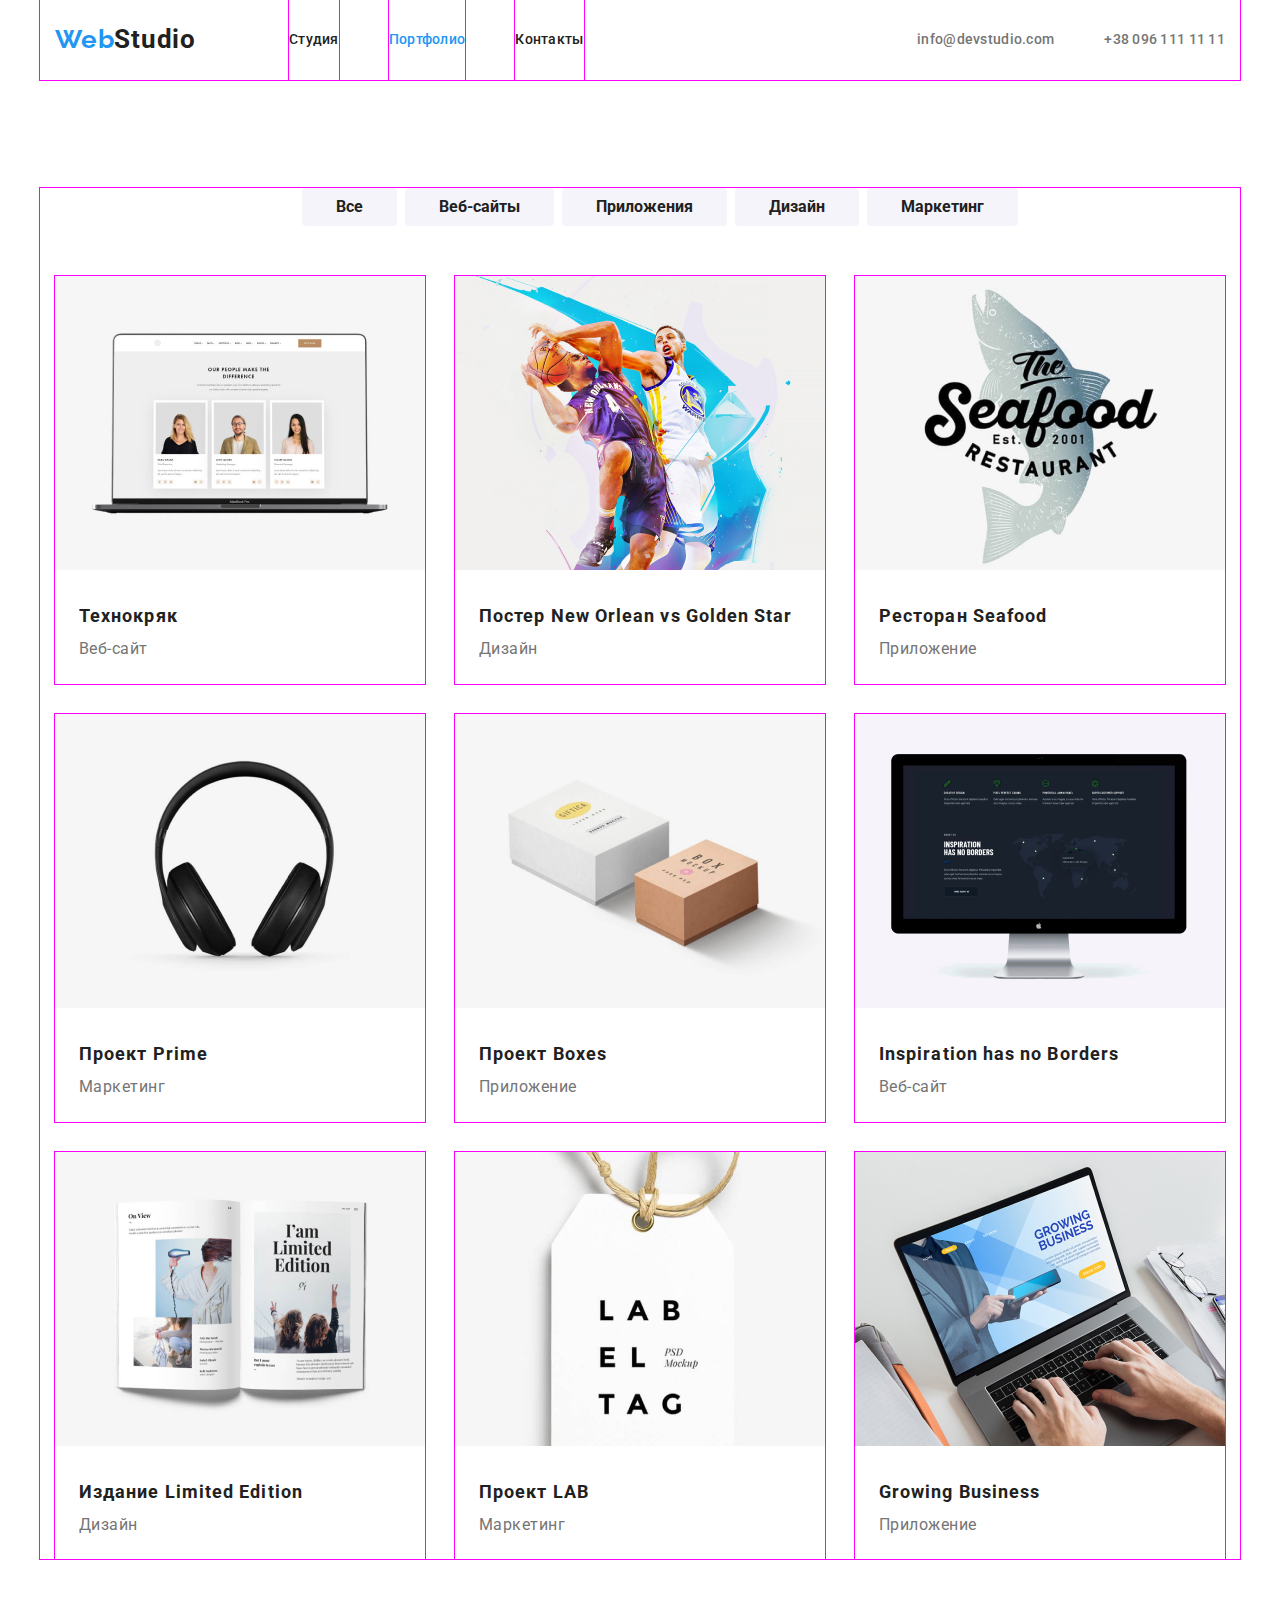
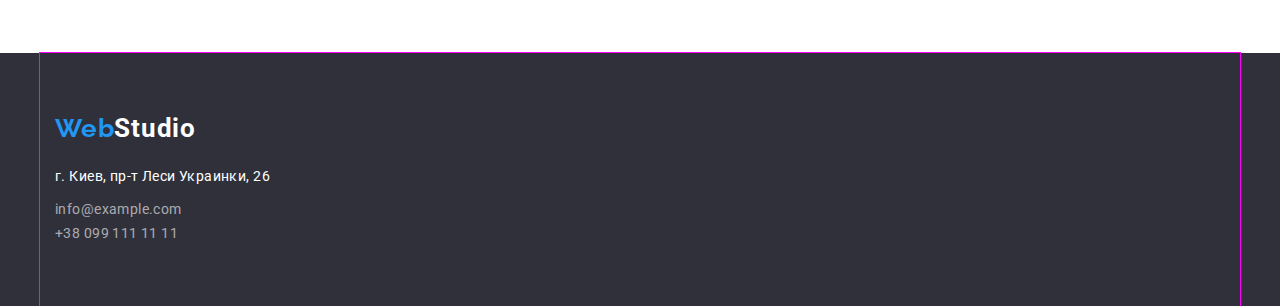
==== portfolio.html @ 82cb5e8c "Добавляет файлы из предыдущей работы" ====
<!DOCTYPE html>
<html lang="ru">
  <head>
    <meta charset="UTF-8" />
    <meta name="viewport" content="width=device-width, initial-scale=1.0" />
    <title>Portfolio</title>
    <link
      href="https://fonts.googleapis.com/css2?family=Raleway:wght@700&family=Roboto:wght@400;500;700;900&display=swap"
      rel="stylesheet"
    />
    <link
      rel="stylesheet"
      href="https://cdnjs.cloudflare.com/ajax/libs/modern-normalize/1.0.0/modern-normalize.min.css"
    />
    <link rel="stylesheet" href="./css/styles.css" />
  </head>
  <body>
    <header>
      <div class="container main-nav">
        <nav class="main-nav">
          <a href="./index.html" class="link"
            ><span class="logo">Web</span
            ><span class="logo-header">Studio</span>
          </a>
          <ul class="site-nav list">
            <li class="item"><a href="./index.html" class="link">Студия</a></li>
            <li class="item">
              <a href="./portfolio.html" class="link current">Портфолио</a>
            </li>
            <li class="item"><a href="" class="link">Контакты</a></li>
          </ul>
        </nav>
        <ul class="contacts-header list">
          <li class="item">
            <a href="mailto:info@devstudio.com" class="link"
              >info@devstudio.com
            </a>
          </li>
          <li class="item">
            <a href="tel:+380961111111" class="link">+38 096 111 11 11 </a>
          </li>
        </ul>
      </div>
    </header>

    <main>
      <section class="section">
        <div class="container">
          <h1 class="visually-hidden">Наши работы</h1>
          <ul class="our-works-filter">
            <button type="button" class="button">Все</button>
            <button type="button" class="button">Веб-сайты</button>
            <button type="button" class="button">Приложения</button>
            <button type="button" class="button">Дизайн</button>
            <button type="button" class="button">Маркетинг</button>
          </ul>
          <ul class="list our-works-set">
            <li class="our-works-item">
              <a href="" class="link"
                ><img src="./images/технокряк.jpg" alt="страница сайта" />
                <h2 class="work-title">Технокряк</h2>
                <p class="work-description">Веб-сайт</p>
              </a>
            </li>
            <li class="our-works-item">
              <a href="" class="link"
                ><img src="./images/постер.jpg" alt="постер со спорстменами" />
                <h2 class="work-title">Постер New Orlean vs Golden Star</h2>
                <p class="work-description">Дизайн</p>
              </a>
            </li>
            <li class="our-works-item">
              <a href="" class="link"
                ><img src="./images/ресторан.jpg" alt="ресторан" />
                <h2 class="work-title">Ресторан Seafood</h2>
                <p class="work-description">Приложение</p>
              </a>
            </li>
            <li class="our-works-item">
              <a href="" class="link"
                ><img src="./images/prime.jpg" alt="наушники" />
                <h2 class="work-title">Проект Prime</h2>
                <p class="work-description">Маркетинг</p>
              </a>
            </li>
            <li class="our-works-item">
              <a href="" class="link"
                ><img src="./images/boxes.jpg" alt="две коробки" />
                <h2 class="work-title">Проект Boxes</h2>
                <p class="work-description">Приложение</p>
              </a>
            </li>
            <li class="our-works-item">
              <a href="" class="link"
                ><img
                  src="./images/inspiration.jpg"
                  alt="заглавная страница сайта"
                />
                <h2 class="work-title">Inspiration has no Borders</h2>
                <p class="work-description">Веб-сайт</p>
              </a>
            </li>
            <li class="our-works-item">
              <a href="" class="link">
                <img src="./images/limited.jpg" alt="разворот журнала" />
                <h2 class="work-title">Издание Limited Edition</h2>
                <p class="work-description">Дизайн</p>
              </a>
            </li>
            <li class="our-works-item">
              <a href="" class="link"
                ><img src="./images/lab.jpg" alt="бирка" />
                <h2 class="work-title">Проект LAB</h2>
                <p class="work-description">Маркетинг</p>
              </a>
            </li>
            <li class="our-works-item">
              <a href="" class="link"
                ><img src="./images/business.jpg" alt="открытый ноутбук" />
                <h2 class="work-title">Growing Business</h2>
                <p class="work-description">Приложение</p>
              </a>
            </li>
          </ul>
        </div>
      </section>
    </main>
    <footer class="page-footer">
      <div class="container">
        <div class="footer-element">
          <a href="./index.html" class="link">
            <span class="logo">Web</span><span class="logo-footer">Studio</span>
          </a>
          <address class="address-override">
            <p class="post">г. Киев, пр-т Леси Украинки, 26</p>
            <a href="mailto:info@devstudio.com" class="contacts-footer link"
              >info@example.com
            </a>
            <a href="tel:+380991111111" class="contacts-footer link"
              >+38 099 111 11 11
            </a>
          </address>
        </div>
      </div>
    </footer>
  </body>
</html>
---- css/styles.css ----
/* цвет основного текста #757575 */
/* вторичный цвет текста #212121 */
/* акцент #2196F3 */
/* белый цвет #FFFFFF */
/* цвет текста почты и телефона в подвале rgba(255, 255, 255, 0.6) */
/* вторичный цвет фона #F5F4FA*/

:root {
  --primary-text-color: #757575;
  --title-text-color: #212121;
  --accent-color: #2196f3;
  --primary-white-color: #ffffff;
  --dark-bg-color: #2f303a;
  --secondary-bg-color: #f5f4fa;
  --contacts-footer-text-color: rgba(255, 255, 255, 0.6);
}

.container {
  width: 1200px;
  padding-left: 15px;
  padding-right: 15px;
  margin-left: auto;
  margin-right: auto;

  outline: solid 1px magenta;
}

.secondary-container {
  width: 1200px;
  padding-left: 15px;
  padding-right: 15px;
  margin-left: auto;
  margin-right: auto;

  background-color: var(--secondary-bg-color);

  outline: solid 1px magenta;
}

body {
  background-color: var(--primary-white-color);
  color: var(--primary-text-color);
  font-family: Roboto, sans-serif;
  font-size: 14px;
  line-height: 1.71;
  letter-spacing: 0.03em;
}
.list {
  padding: 0;
  margin: 0;
  list-style-type: none;
}
.link {
  text-decoration: none;
}

.logo {
  color: var(--accent-color);
  font-family: Raleway, sans-serif;
  font-weight: bold;
  font-size: 26px;
  line-height: 1.2;
  letter-spacing: 0.03em;
}
.logo-header {
  color: var(--title-text-color);
  font-weight: bold;
  font-size: 26px;
  line-height: 1.2;
  letter-spacing: 0.03em;
}

.main-nav {
  display: flex;
  align-items: center;
}

/* Site-nav */

.site-nav {
  display: flex;
  margin-left: 93px;
}
.site-nav .item {
  outline: 1px solid magenta;
}

.site-nav .item:not(:last-child) {
  margin-right: 50px;
}
.site-nav .link {
  display: block;
  padding-top: 32px;
  padding-bottom: 32px;

  color: var(--title-text-color);
  font-weight: 500;
  font-size: 14px;
  line-height: 1.14;
  letter-spacing: 0.02em;
}

.site-nav .link:hover,
.site-nav .link:focus {
  color: var(--accent-color);
}
.site-nav .link.current {
  color: var(--accent-color);
}
/*  Contacts */
.contacts-header {
  display: flex;
  margin-left: auto;
}

.contacts-header .item + .item {
  margin-left: 50px;
}
.contacts-header .link {
  color: var(--primary-text-color);
  font-weight: 500;
  font-size: 14px;
  line-height: 1.14;
  letter-spacing: 0.02em;
}

.contacts-header .link:hover,
.contacts-header .link:focus {
  color: var(--accent-color);
}

.button {
  border-radius: 4px;
  padding: 10px 32px;
  min-width: 73px;
  min-height: 38px;
  text-decoration: none;
  text-align: center;
  border-color: transparent;

  color: var(--title-text-color);
  background-color: var(--secondary-bg-color);
  font-weight: 700;
  font-size: 16px;
  line-height: 1.88px;
}

.button:hover {
  background-color: var(--accent-color);
  color: var(--primary-white-color);
}

/* Hero */
.hero {
  text-align: center;

  background-color: var(--dark-bg-color);
}
.hero-content {
  display: inline-block;
  width: 696px;
  border: 0px;
  margin: 0px;
  padding-top: 200px;
  padding-bottom: 200px;
}

.hero-title {
  margin-top: 0px;
  margin-bottom: 30px;
  color: var(--primary-white-color);
  font-weight: 900;
  font-size: 44px;
  line-height: 1.36;
  letter-spacing: 0.06em;
}

.visually-hidden {
  position: absolute;
  width: 1px;
  height: 1px;
  margin: -1px;
  border: 0;
  padding: 0;
  clip: rect(0 0 0 0);
  overflow: hidden;
}

/* Section */

.section-title {
  margin-top: 0;
  margin-bottom: 50px;
  color: var(--title-text-color);
  font-weight: 700;
  font-size: 36px;
  line-height: 1.17;
  text-align: center;
  letter-spacing: 0.03em;
}

.section {
  padding-top: 94px;
  padding-bottom: 94px;
}

.no-padding-bottom {
  padding-bottom: 0px;
}

/* Features */
.features {
  display: flex;
  flex-wrap: wrap;
}

.features-item {
  width: calc((100% - 90px) / 4);
  margin-right: 30px;
  margin-bottom: 0px;
  outline: 1px solid magenta;
}
.features-item:nth-child(4n) {
  margin-right: 0px;
}

.features-item:nth-last-child(-n + 4) {
  margin-bottom: 0px;
}

.features-title {
  margin-top: 0px;
  margin-bottom: 10px;
  color: var(--title-text-color);
  font-weight: 700;
  font-size: 14px;
  line-height: 1.14;
  letter-spacing: 0.03em;
  text-transform: uppercase;
}

.features p {
  margin-top: 0;
  margin-bottom: 0px;
}

/* Areas of work */
.areas {
  display: flex;
  flex-wrap: wrap;
}

.areas-item {
  width: calc((100% - 60px) / 3);
  margin-right: 30px;
  margin-bottom: 0px;
}

.areas-item:nth-child(3n) {
  margin-right: 0px;
}

.areas-item:nth-last-child(-n + 3) {
  margin-bottom: 0px;
}

.areas .title {
  color: var(--title-text-color);
}

.team-set .title {
  color: var(--title-text-color);
  font-weight: 500;
  font-size: 16px;
  line-height: 1.19;
  text-align: center;
  letter-spacing: 0.03em;
}

.team-set {
  display: flex;
  flex-wrap: wrap;

  font-size: 16px;
  line-height: 1.19;
  text-align: center;
  letter-spacing: 0.03em;
}

.team-item {
  width: calc((100% - 90px) / 4);
  margin-right: 30px;
  margin-bottom: 30px;
}

.team-item:nth-child(4n) {
  margin-right: 0px;
}

.team-item:nth-last-child(-n + 4) {
  margin-bottom: 0px;
}

.team-set p {
  margin-top: 0px;
  margin-bottom: 0px;
}

.our-works-filter {
  display: flex;
  justify-content: center;
  margin-bottom: 50px;
}
.our-works-filter .button + .button {
  margin-left: 8px;
}

.work-title {
  margin: 0;
  padding-top: 20px;
  padding-left: 24px;
  color: var(--title-text-color);
  font-weight: 700;
  font-size: 18px;
  line-height: 2;
  letter-spacing: 0.06em;
}
.work-description {
  margin: 0;
  padding-bottom: 20px;
  padding-left: 24px;
  color: var(--primary-text-color);
  font-size: 16px;
  line-height: 1.87;
  letter-spacing: 0.03em;
}

.our-works-set {
  display: flex;
  flex-wrap: wrap;
}
.our-works-item {
  width: calc((100% - 60px) / 3);
  margin-right: 30px;
  margin-bottom: 30px;
  outline: 1px solid magenta;
}
.our-works-item:nth-child(3n) {
  margin-right: 0px;
}

.our-works-item:nth-last-child(-n + 3) {
  margin-bottom: 0px;
}
.page-footer {
  background-color: var(--dark-bg-color);
}
.logo-footer {
  color: var(--primary-white-color);
  font-weight: bold;
  font-size: 26px;
  line-height: 1.2;
  letter-spacing: 0.03em;
}

.contacts-footer {
  display: block;
  color: var(--contacts-footer-text-color);
}

.post {
  margin-top: 20px;
  margin-bottom: 9px;
  color: var(--primary-white-color);
}

.address-override {
  font-style: normal;
  font-size: 14px;
  line-height: 1.71;
  letter-spacing: 0.03em;
}

.page-footer .container {
  display: flex;
  flex-wrap: wrap;
}

.footer-element {
  width: calc((100% - 90px) / 4);
  margin-right: 30px;
  padding-top: 60px;
  padding-bottom: 60px;
}

.footer-element:nth-child(4n) {
  margin-right: 0px;
}

.footer-element:nth-last-child(-n + 4) {
  margin-bottom: 0px;
}
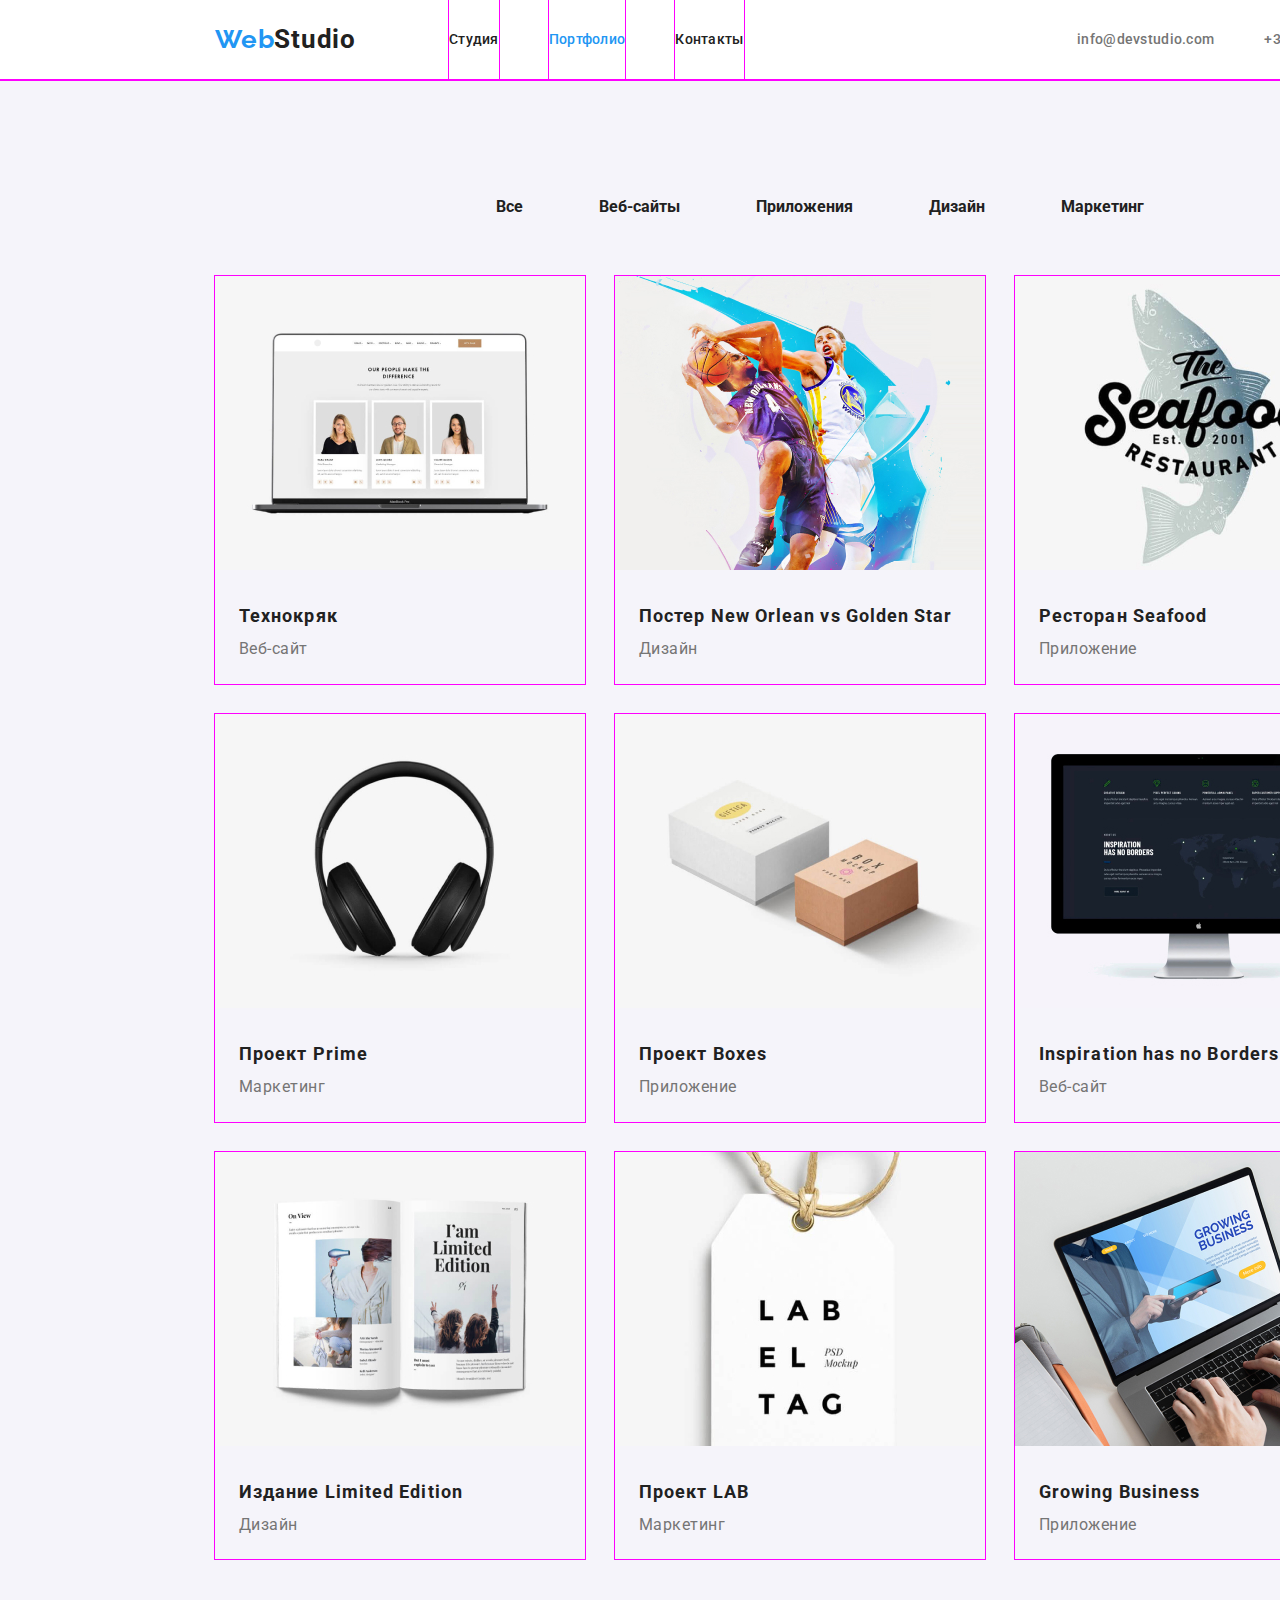
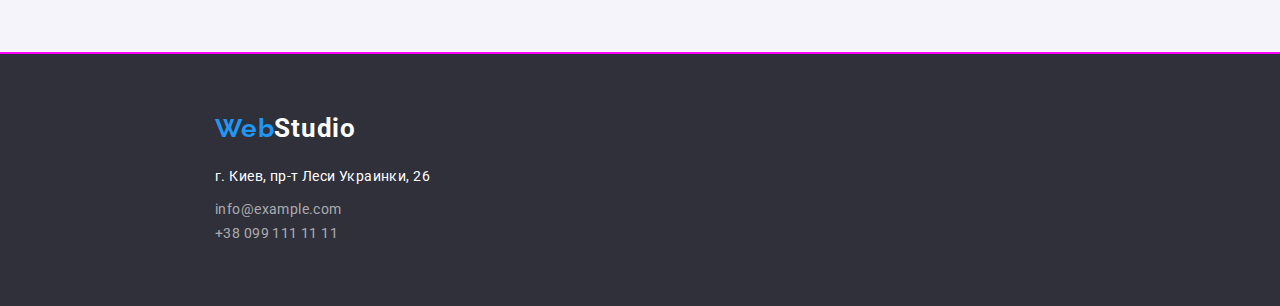
==== commit 29c5fc19: "Добавляет новую секцию, новый элемнт в футер; исправляет фон, классы" ====
--- a/portfolio.html
+++ b/portfolio.html
@@ -44,8 +44,8 @@
     </header>
 
     <main>
-      <section class="section">
-        <div class="container">
+      <div class="secondary-container">
+        <section class="section">
           <h1 class="visually-hidden">Наши работы</h1>
           <ul class="our-works-filter">
             <button type="button" class="button">Все</button>
@@ -122,8 +122,8 @@
               </a>
             </li>
           </ul>
-        </div>
-      </section>
+        </section>
+      </div>
     </main>
     <footer class="page-footer">
       <div class="container">
--- a/css/styles.css
+++ b/css/styles.css
@@ -16,19 +16,32 @@
 }
 
 .container {
-  width: 1200px;
-  padding-left: 15px;
-  padding-right: 15px;
+  width: 1600px;
+  padding-left: 215px;
+  padding-right: 215px;
   margin-left: auto;
   margin-right: auto;
 
   outline: solid 1px magenta;
 }
-
+.title {
+  margin-top: 0px;
+  margin-bottom: 10px;
+  color: var(--title-text-color);
+  font-weight: 700;
+  font-size: 14px;
+  line-height: 1.14;
+  letter-spacing: 0.03em;
+  text-transform: uppercase;
+}
+
+.white-cl {
+  color: var(--primary-white-color);
+}
 .secondary-container {
-  width: 1200px;
-  padding-left: 15px;
-  padding-right: 15px;
+  width: 1600px;
+  padding-left: 215px;
+  padding-right: 215px;
   margin-left: auto;
   margin-right: auto;
 
@@ -173,6 +186,7 @@
   font-size: 44px;
   line-height: 1.36;
   letter-spacing: 0.06em;
+  text-transform: uppercase;
 }
 
 .visually-hidden {
@@ -228,17 +242,6 @@
   margin-bottom: 0px;
 }
 
-.features-title {
-  margin-top: 0px;
-  margin-bottom: 10px;
-  color: var(--title-text-color);
-  font-weight: 700;
-  font-size: 14px;
-  line-height: 1.14;
-  letter-spacing: 0.03em;
-  text-transform: uppercase;
-}
-
 .features p {
   margin-top: 0;
   margin-bottom: 0px;
@@ -264,41 +267,36 @@
   margin-bottom: 0px;
 }
 
-.areas .title {
-  color: var(--title-text-color);
-}
-
-.team-set .title {
+.team-set {
+  display: flex;
+  flex-wrap: wrap;
+
+  font-size: 16px;
+  line-height: 1.19;
+  text-align: center;
+  letter-spacing: 0.03em;
+}
+
+.team-item {
+  width: calc((100% - 90px) / 4);
+  margin-right: 30px;
+  margin-bottom: 30px;
+}
+
+.team-item:nth-child(4n) {
+  margin-right: 0px;
+}
+
+.team-item:nth-last-child(-n + 4) {
+  margin-bottom: 0px;
+}
+.team-title {
   color: var(--title-text-color);
   font-weight: 500;
   font-size: 16px;
   line-height: 1.19;
   text-align: center;
   letter-spacing: 0.03em;
-}
-
-.team-set {
-  display: flex;
-  flex-wrap: wrap;
-
-  font-size: 16px;
-  line-height: 1.19;
-  text-align: center;
-  letter-spacing: 0.03em;
-}
-
-.team-item {
-  width: calc((100% - 90px) / 4);
-  margin-right: 30px;
-  margin-bottom: 30px;
-}
-
-.team-item:nth-child(4n) {
-  margin-right: 0px;
-}
-
-.team-item:nth-last-child(-n + 4) {
-  margin-bottom: 0px;
 }
 
 .team-set p {
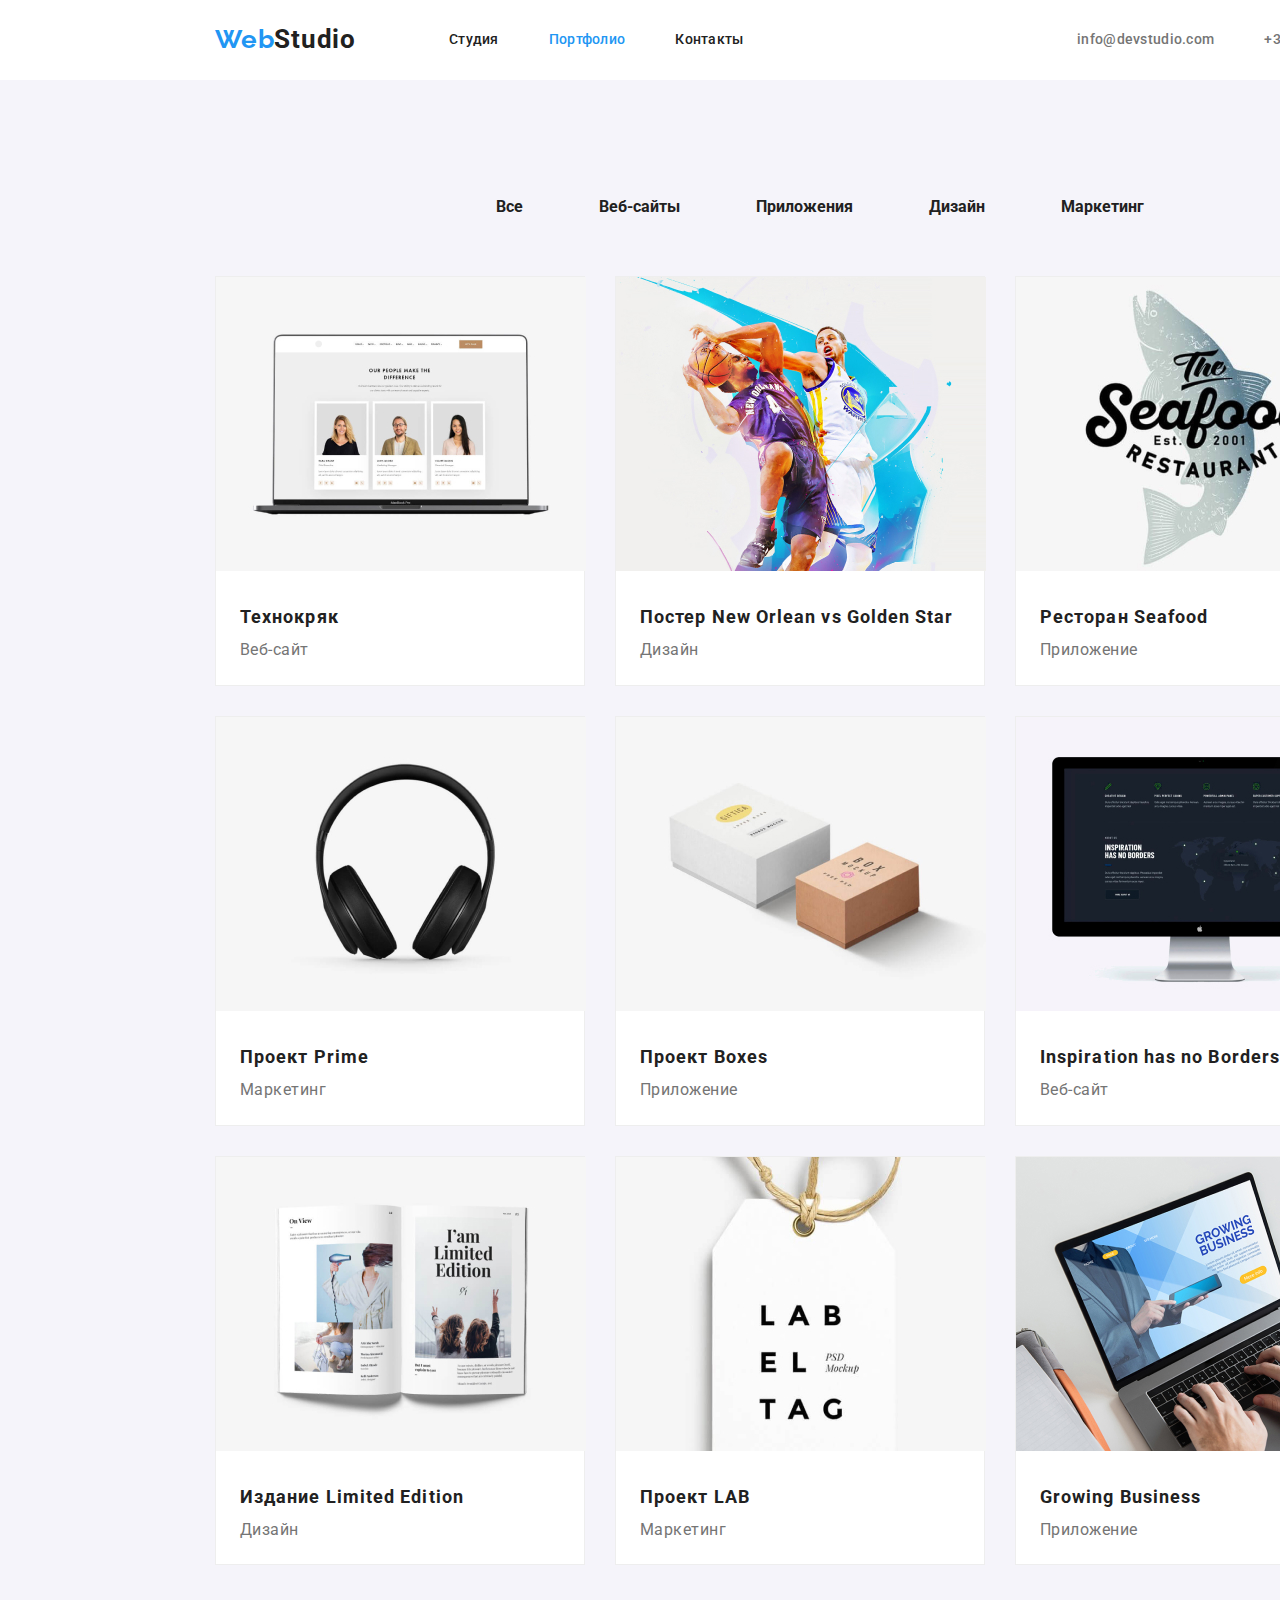
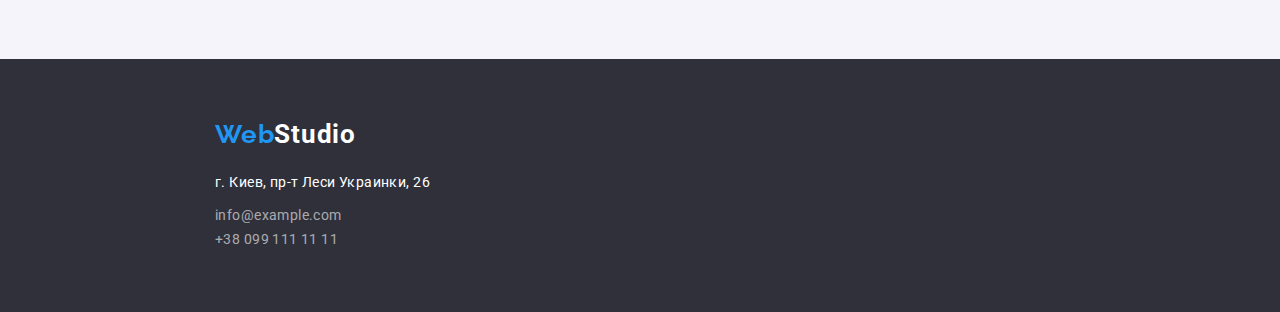
==== commit 248f0206: "доавляет оформление карточек" ====
--- a/portfolio.html
+++ b/portfolio.html
@@ -57,35 +57,41 @@
           <ul class="list our-works-set">
             <li class="our-works-item">
               <a href="" class="link"
-                ><img src="./images/технокряк.jpg" alt="страница сайта" />
+                ><img
+                  src="./images/works-set/технокряк.jpg"
+                  alt="страница сайта"
+                />
                 <h2 class="work-title">Технокряк</h2>
                 <p class="work-description">Веб-сайт</p>
               </a>
             </li>
             <li class="our-works-item">
               <a href="" class="link"
-                ><img src="./images/постер.jpg" alt="постер со спорстменами" />
+                ><img
+                  src="./images/works-set/постер.jpg"
+                  alt="постер со спорстменами"
+                />
                 <h2 class="work-title">Постер New Orlean vs Golden Star</h2>
                 <p class="work-description">Дизайн</p>
               </a>
             </li>
             <li class="our-works-item">
               <a href="" class="link"
-                ><img src="./images/ресторан.jpg" alt="ресторан" />
+                ><img src="./images/works-set/ресторан.jpg" alt="ресторан" />
                 <h2 class="work-title">Ресторан Seafood</h2>
                 <p class="work-description">Приложение</p>
               </a>
             </li>
             <li class="our-works-item">
               <a href="" class="link"
-                ><img src="./images/prime.jpg" alt="наушники" />
+                ><img src="./images/works-set/prime.jpg" alt="наушники" />
                 <h2 class="work-title">Проект Prime</h2>
                 <p class="work-description">Маркетинг</p>
               </a>
             </li>
             <li class="our-works-item">
               <a href="" class="link"
-                ><img src="./images/boxes.jpg" alt="две коробки" />
+                ><img src="./images/works-set/boxes.jpg" alt="две коробки" />
                 <h2 class="work-title">Проект Boxes</h2>
                 <p class="work-description">Приложение</p>
               </a>
@@ -93,7 +99,7 @@
             <li class="our-works-item">
               <a href="" class="link"
                 ><img
-                  src="./images/inspiration.jpg"
+                  src="./images/works-set/inspiration.jpg"
                   alt="заглавная страница сайта"
                 />
                 <h2 class="work-title">Inspiration has no Borders</h2>
@@ -102,21 +108,27 @@
             </li>
             <li class="our-works-item">
               <a href="" class="link">
-                <img src="./images/limited.jpg" alt="разворот журнала" />
+                <img
+                  src="./images/works-set/limited.jpg"
+                  alt="разворот журнала"
+                />
                 <h2 class="work-title">Издание Limited Edition</h2>
                 <p class="work-description">Дизайн</p>
               </a>
             </li>
             <li class="our-works-item">
               <a href="" class="link"
-                ><img src="./images/lab.jpg" alt="бирка" />
+                ><img src="./images/works-set/lab.jpg" alt="бирка" />
                 <h2 class="work-title">Проект LAB</h2>
                 <p class="work-description">Маркетинг</p>
               </a>
             </li>
             <li class="our-works-item">
               <a href="" class="link"
-                ><img src="./images/business.jpg" alt="открытый ноутбук" />
+                ><img
+                  src="./images/works-set/business.jpg"
+                  alt="открытый ноутбук"
+                />
                 <h2 class="work-title">Growing Business</h2>
                 <p class="work-description">Приложение</p>
               </a>
--- a/css/styles.css
+++ b/css/styles.css
@@ -21,8 +21,6 @@
   padding-right: 215px;
   margin-left: auto;
   margin-right: auto;
-
-  outline: solid 1px magenta;
 }
 .title {
   margin-top: 0px;
@@ -46,8 +44,6 @@
   margin-right: auto;
 
   background-color: var(--secondary-bg-color);
-
-  outline: solid 1px magenta;
 }
 
 body {
@@ -95,7 +91,6 @@
   margin-left: 93px;
 }
 .site-nav .item {
-  outline: 1px solid magenta;
 }
 
 .site-nav .item:not(:last-child) {
@@ -232,7 +227,6 @@
   width: calc((100% - 90px) / 4);
   margin-right: 30px;
   margin-bottom: 0px;
-  outline: 1px solid magenta;
 }
 .features-item:nth-child(4n) {
   margin-right: 0px;
@@ -281,6 +275,11 @@
   width: calc((100% - 90px) / 4);
   margin-right: 30px;
   margin-bottom: 30px;
+
+  background: var(--primary-white-color);
+  box-shadow: 0px 1px 3px rgba(0, 0, 0, 0.12), 0px 1px 1px rgba(0, 0, 0, 0.14),
+    0px 2px 1px rgba(0, 0, 0, 0.2);
+  border-radius: 0px 0px 4px 4px;
 }
 
 .team-item:nth-child(4n) {
@@ -341,7 +340,9 @@
   width: calc((100% - 60px) / 3);
   margin-right: 30px;
   margin-bottom: 30px;
-  outline: 1px solid magenta;
+
+  background-color: var(--primary-white-color);
+  border: 1px solid #eeeeee;
 }
 .our-works-item:nth-child(3n) {
   margin-right: 0px;
@@ -349,6 +350,11 @@
 
 .our-works-item:nth-last-child(-n + 3) {
   margin-bottom: 0px;
+}
+
+.our-works-item:hover {
+  box-shadow: 0px 1px 1px rgba(0, 0, 0, 0.12), 0px 4px 4px rgba(0, 0, 0, 0.06),
+    1px 4px 6px rgba(0, 0, 0, 0.16);
 }
 .page-footer {
   background-color: var(--dark-bg-color);
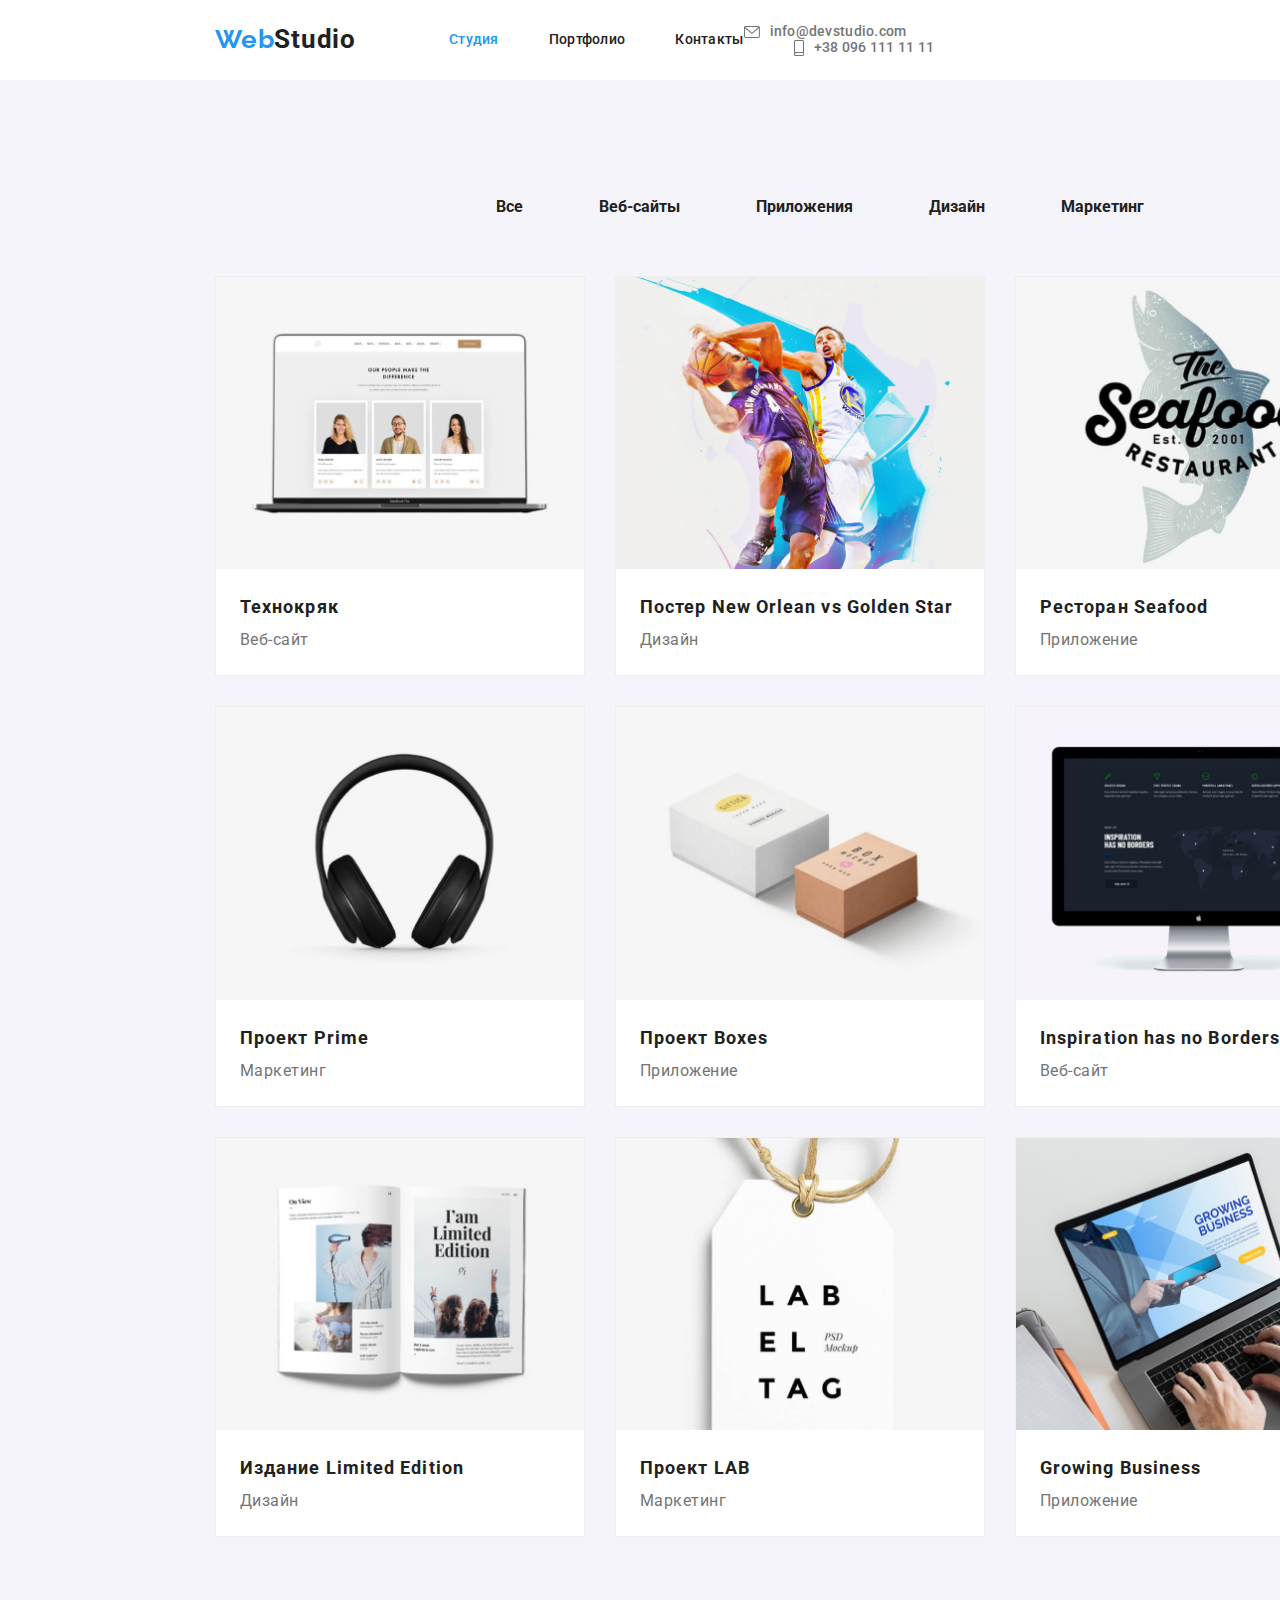
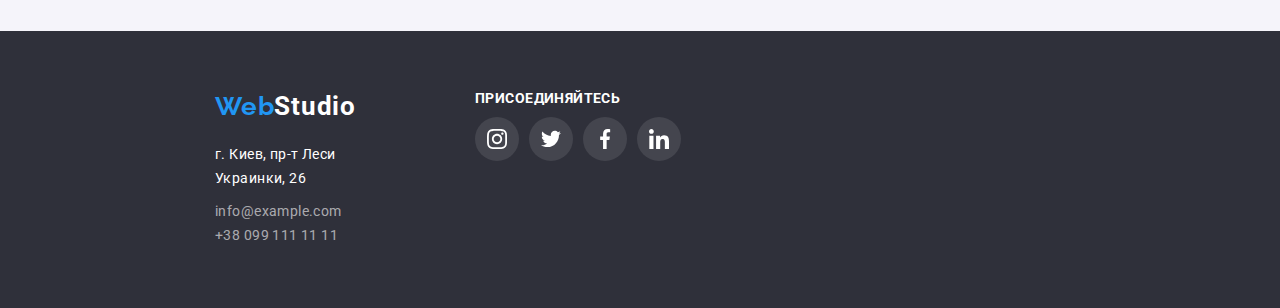
==== commit 6c94f91b: "добавляет sprite в header, team section и footer" ====
--- a/portfolio.html
+++ b/portfolio.html
@@ -23,21 +23,34 @@
             ><span class="logo-header">Studio</span>
           </a>
           <ul class="site-nav list">
-            <li class="item"><a href="./index.html" class="link">Студия</a></li>
+            <li class="item"><a href="" class="link current">Студия</a></li>
             <li class="item">
-              <a href="./portfolio.html" class="link current">Портфолио</a>
+              <a href="./portfolio.html" class="link">Портфолио</a>
             </li>
             <li class="item"><a href="" class="link">Контакты</a></li>
           </ul>
         </nav>
         <ul class="contacts-header list">
           <li class="item">
-            <a href="mailto:info@devstudio.com" class="link"
-              >info@devstudio.com
+            <a
+              href="mailto:info@devstudio.com"
+              class="contacts-header-link link"
+            >
+              <svg class="icon-contacts-header" width="16" height="12">
+                <use href="./images/icons/symbol-defs2.svg#icon-envelope"></use>
+              </svg>
+              info@devstudio.com
             </a>
           </li>
           <li class="item">
-            <a href="tel:+380961111111" class="link">+38 096 111 11 11 </a>
+            <a href="tel:+380961111111" class="contacts-header-link link"
+              ><svg class="icon-contacts-header" width="10" height="16">
+                <use
+                  href="./images/icons/symbol-defs2.svg#icon-smartphone"
+                ></use>
+              </svg>
+              +38 096 111 11 11
+            </a>
           </li>
         </ul>
       </div>
@@ -153,6 +166,70 @@
             </a>
           </address>
         </div>
+
+        <div class="footer-element">
+          <h3 class="title white-cl">Присоединяйтесь</h3>
+          <ul class="icon-footer-contacts-list list">
+            <li class="icon-footer-contacts-item">
+              <a
+                class="icon-footer-contacts-link"
+                href="https://www.instagram.com"
+                target="_blank"
+                rel
+                aria-label="ссылка на инстаграм"
+              >
+                <svg class="icon-footer-contacts" width="20" height="20">
+                  <use
+                    href="./images/icons/symbol-defs.svg#icon-instagram"
+                  ></use>
+                </svg>
+              </a>
+            </li>
+            <li class="icon-footer-contacts-item">
+              <a
+                class="icon-footer-contacts-link"
+                href="https://www.twitter.com"
+                target="_blank"
+                rel
+                aria-label="ссылка на твиттер"
+              >
+                <svg class="icon-footer-contacts" width="20" height="20">
+                  <use href="./images/icons/symbol-defs.svg#icon-twitter"></use>
+                </svg>
+              </a>
+            </li>
+            <li class="icon-footer-contacts-item">
+              <a
+                class="icon-footer-contacts-link"
+                href="https://www.facebook.com"
+                target="_blank"
+                rel
+                aria-label="ссылка на фейсбук"
+              >
+                <svg class="icon-footer-contacts" width="20" height="20">
+                  <use
+                    href="./images/icons/symbol-defs.svg#icon-facebook"
+                  ></use>
+                </svg>
+              </a>
+            </li>
+            <li class="icon-footer-contacts-item">
+              <a
+                class="icon-footer-contacts-link"
+                href="https://www.linkedin.com"
+                target="_blank"
+                rel
+                aria-label="ссылка на линкедин"
+              >
+                <svg class="icon-footer-contacts" width="20" height="20">
+                  <use
+                    href="./images/icons/symbol-defs.svg#icon-linkedin"
+                  ></use>
+                </svg>
+              </a>
+            </li>
+          </ul>
+        </div>
       </div>
     </footer>
   </body>
--- a/css/styles.css
+++ b/css/styles.css
@@ -13,10 +13,26 @@
   --dark-bg-color: #2f303a;
   --secondary-bg-color: #f5f4fa;
   --contacts-footer-text-color: rgba(255, 255, 255, 0.6);
+  --icon-team-contacts: #afb1b8;
+}
+
+body {
+  background-color: var(--primary-white-color);
+  color: var(--primary-text-color);
+  font-family: Roboto, sans-serif;
+  font-size: 14px;
+  line-height: 1.71;
+  letter-spacing: 0.03em;
+}
+
+img {
+  display: block;
+  max-width: 100%;
+  height: auto;
 }
 
 .container {
-  width: 1600px;
+  max-width: 1600px;
   padding-left: 215px;
   padding-right: 215px;
   margin-left: auto;
@@ -46,14 +62,6 @@
   background-color: var(--secondary-bg-color);
 }
 
-body {
-  background-color: var(--primary-white-color);
-  color: var(--primary-text-color);
-  font-family: Roboto, sans-serif;
-  font-size: 14px;
-  line-height: 1.71;
-  letter-spacing: 0.03em;
-}
 .list {
   padding: 0;
   margin: 0;
@@ -116,35 +124,54 @@
   color: var(--accent-color);
 }
 /*  Contacts */
+
+.item {
+  align-items: center;
+}
+
 .contacts-header {
   display: flex;
+  flex-wrap: wrap;
+
   margin-left: auto;
 }
 
 .contacts-header .item + .item {
   margin-left: 50px;
 }
-.contacts-header .link {
+.contacts-header-link {
+  display: flex;
+  align-items: center;
   color: var(--primary-text-color);
   font-weight: 500;
   font-size: 14px;
   line-height: 1.14;
   letter-spacing: 0.02em;
-}
-
-.contacts-header .link:hover,
-.contacts-header .link:focus {
+  cursor: pointer;
+}
+
+.contacts-header-link:hover,
+.contacts-header-link:focus {
   color: var(--accent-color);
 }
 
+.icon-contacts-header {
+  fill: var(--primary-text-color);
+  margin-right: 10px;
+}
+
+.contacts-header-link:hover .icon-contacts-header {
+  fill: var(--accent-color);
+}
+
 .button {
-  border-radius: 4px;
   padding: 10px 32px;
   min-width: 73px;
   min-height: 38px;
   text-decoration: none;
   text-align: center;
   border-color: transparent;
+  border-radius: 4px;
 
   color: var(--title-text-color);
   background-color: var(--secondary-bg-color);
@@ -156,14 +183,31 @@
 .button:hover {
   background-color: var(--accent-color);
   color: var(--primary-white-color);
+  box-shadow: 0px 3px 1px rgba(0, 0, 0, 0.1), 0px 1px 2px rgba(0, 0, 0, 0.08),
+    0px 2px 2px rgba(0, 0, 0, 0.12);
 }
 
 /* Hero */
+
 .hero {
   text-align: center;
-
   background-color: var(--dark-bg-color);
-}
+  max-width: 1600px;
+  min-height: 600px;
+  margin-left: auto;
+  margin-right: auto;
+
+  background-image: linear-gradient(
+      to right,
+      rgba(47, 48, 58, 0.4),
+      rgba(47, 48, 58, 0.4)
+    ),
+    url(../images/hero/Img-hero.jpg);
+  background-repeat: no-repeat;
+  background-position: center;
+  background-size: cover;
+}
+
 .hero-content {
   display: inline-block;
   width: 696px;
@@ -236,6 +280,41 @@
   margin-bottom: 0px;
 }
 
+.features-item::before {
+  content: "";
+  display: block;
+  width: 270px;
+  height: 120px;
+  margin-bottom: 30px;
+  border-radius: 4px;
+  /* padding-top: 25px;
+  padding-right: 102px;
+  padding-bottom: 25px;
+  padding-left: 102px; */
+  background-size: 70px;
+  background-repeat: no-repeat;
+  background-position: center;
+  background-color: var(--secondary-bg-color);
+}
+
+.icon-antenna::before {
+  background-image: url(../images/features/antenna.svg);
+  /* width: 70px;
+  height: 70px; */
+}
+
+.icon-clock::before {
+  background-image: url(../images/features/clock.svg);
+}
+
+.icon-diagram::before {
+  background-image: url(../images/features/diagram.svg);
+}
+
+.icon-astronaut::before {
+  background-image: url(../images/features/astronaut.svg);
+}
+
 .features p {
   margin-top: 0;
   margin-bottom: 0px;
@@ -297,10 +376,45 @@
   text-align: center;
   letter-spacing: 0.03em;
 }
+.team-member-desc {
+  padding-right: 24px;
+  padding-left: 24px;
+  padding-bottom: 20px;
+  text-align: center;
+}
 
 .team-set p {
   margin-top: 0px;
   margin-bottom: 0px;
+}
+.icon-team-contacts-list {
+  display: flex;
+  justify-content: center;
+  margin-bottom: 30px;
+}
+
+.icon-team-contacts-item:not(:last-child) {
+  margin-right: 10px;
+}
+
+.icon-team-contacts-link {
+  display: flex;
+  justify-content: center;
+  align-items: center;
+  width: 44px;
+  height: 44px;
+  background-color: var(--primary-white-color);
+  border-radius: 50%;
+}
+
+.icon-team-contacts-link:hover {
+  background-color: var(--accent-color);
+}
+.icon-team-contacts {
+  fill: var(--icon-team-contacts);
+}
+.icon-team-contacts-link:hover .icon-team-contacts {
+  fill: var(--primary-white-color);
 }
 
 .our-works-filter {
@@ -392,7 +506,7 @@
 
 .footer-element {
   width: calc((100% - 90px) / 4);
-  margin-right: 30px;
+  margin-right: 70px;
   padding-top: 60px;
   padding-bottom: 60px;
 }
@@ -404,3 +518,32 @@
 .footer-element:nth-last-child(-n + 4) {
   margin-bottom: 0px;
 }
+.icon-footer-contacts-list {
+  display: flex;
+
+  margin-bottom: 30px;
+}
+
+.icon-footer-contacts-item:not(:last-child) {
+  margin-right: 10px;
+}
+
+.icon-footer-contacts-link {
+  display: flex;
+  justify-content: center;
+  align-items: center;
+  width: 44px;
+  height: 44px;
+  background-color: rgba(255, 255, 255, 0.1);
+  border-radius: 50%;
+}
+
+.icon-footer-contacts-link:hover {
+  background-color: var(--accent-color);
+}
+.icon-footer-contacts {
+  fill: var(--primary-white-color);
+}
+.icon-footer-contacts-link:hover .icon-footer-contacts {
+  fill: var(--primary-white-color);
+}
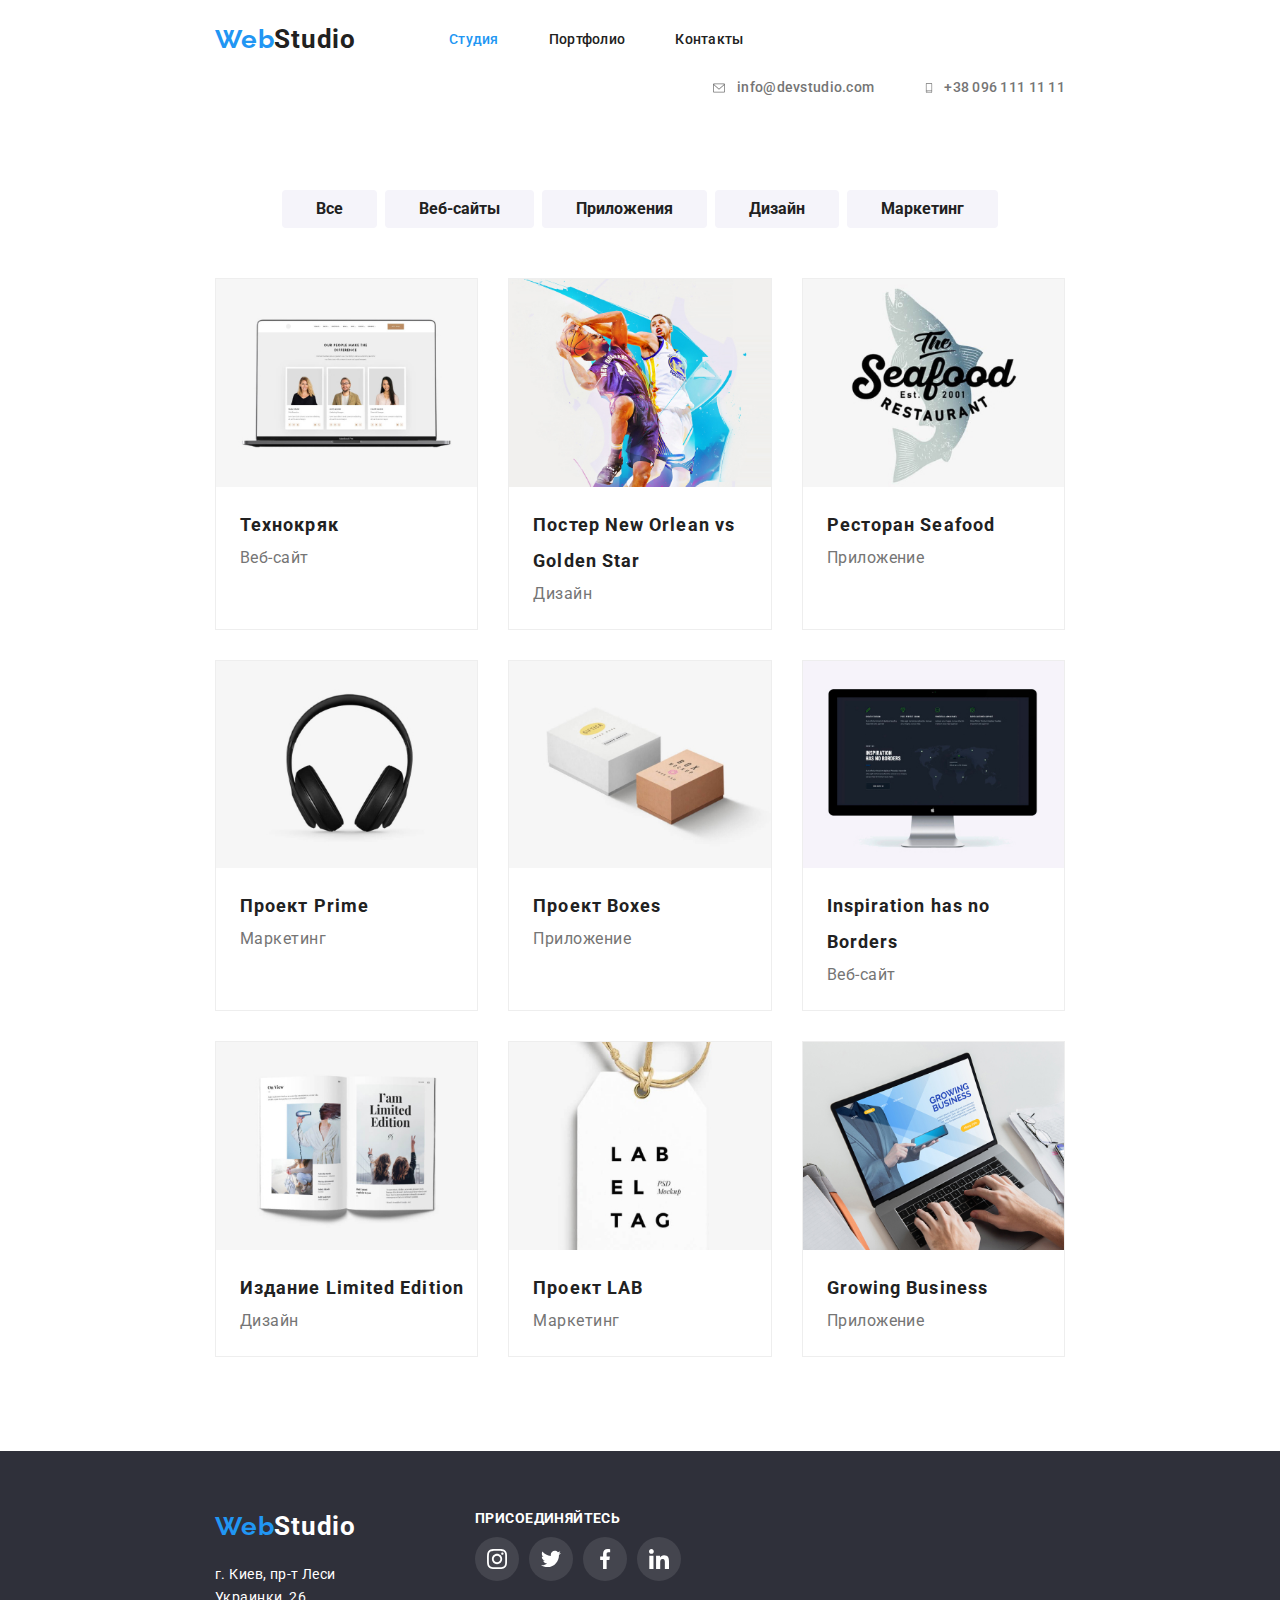
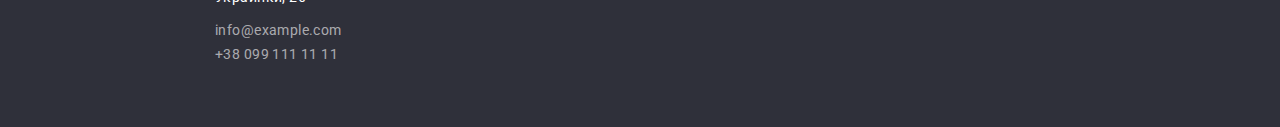
==== commit 725d6461: "Добавляет один общий sprite, добавляет секцию постоянные клиенты" ====
--- a/portfolio.html
+++ b/portfolio.html
@@ -15,7 +15,7 @@
     <link rel="stylesheet" href="./css/styles.css" />
   </head>
   <body>
-    <header>
+    <header class="page-header">
       <div class="container main-nav">
         <nav class="main-nav">
           <a href="./index.html" class="link"
@@ -37,7 +37,7 @@
               class="contacts-header-link link"
             >
               <svg class="icon-contacts-header" width="16" height="12">
-                <use href="./images/icons/symbol-defs2.svg#icon-envelope"></use>
+                <use href="./images/icons/sprite.svg#icon-envelope"></use>
               </svg>
               info@devstudio.com
             </a>
@@ -45,9 +45,7 @@
           <li class="item">
             <a href="tel:+380961111111" class="contacts-header-link link"
               ><svg class="icon-contacts-header" width="10" height="16">
-                <use
-                  href="./images/icons/symbol-defs2.svg#icon-smartphone"
-                ></use>
+                <use href="./images/icons/sprite.svg#icon-smartphone"></use>
               </svg>
               +38 096 111 11 11
             </a>
@@ -57,15 +55,25 @@
     </header>
 
     <main>
-      <div class="secondary-container">
+      <div class="container">
         <section class="section">
           <h1 class="visually-hidden">Наши работы</h1>
-          <ul class="our-works-filter">
-            <button type="button" class="button">Все</button>
-            <button type="button" class="button">Веб-сайты</button>
-            <button type="button" class="button">Приложения</button>
-            <button type="button" class="button">Дизайн</button>
-            <button type="button" class="button">Маркетинг</button>
+          <ul class="our-works-filter list">
+            <li class="button-item">
+              <button type="button" class="button">Все</button>
+            </li>
+            <li class="button-item">
+              <button type="button" class="button">Веб-сайты</button>
+            </li>
+            <li class="button-item">
+              <button type="button" class="button">Приложения</button>
+            </li>
+            <li class="button-item">
+              <button type="button" class="button">Дизайн</button>
+            </li>
+            <li class="button-item">
+              <button type="button" class="button">Маркетинг</button>
+            </li>
           </ul>
           <ul class="list our-works-set">
             <li class="our-works-item">
@@ -150,6 +158,7 @@
         </section>
       </div>
     </main>
+
     <footer class="page-footer">
       <div class="container">
         <div class="footer-element">
@@ -179,9 +188,7 @@
                 aria-label="ссылка на инстаграм"
               >
                 <svg class="icon-footer-contacts" width="20" height="20">
-                  <use
-                    href="./images/icons/symbol-defs.svg#icon-instagram"
-                  ></use>
+                  <use href="./images/icons/sprite.svg#icon-instagram"></use>
                 </svg>
               </a>
             </li>
@@ -194,7 +201,7 @@
                 aria-label="ссылка на твиттер"
               >
                 <svg class="icon-footer-contacts" width="20" height="20">
-                  <use href="./images/icons/symbol-defs.svg#icon-twitter"></use>
+                  <use href="./images/icons/sprite.svg#icon-twitter"></use>
                 </svg>
               </a>
             </li>
@@ -207,9 +214,7 @@
                 aria-label="ссылка на фейсбук"
               >
                 <svg class="icon-footer-contacts" width="20" height="20">
-                  <use
-                    href="./images/icons/symbol-defs.svg#icon-facebook"
-                  ></use>
+                  <use href="./images/icons/sprite.svg#icon-facebook"></use>
                 </svg>
               </a>
             </li>
@@ -222,9 +227,7 @@
                 aria-label="ссылка на линкедин"
               >
                 <svg class="icon-footer-contacts" width="20" height="20">
-                  <use
-                    href="./images/icons/symbol-defs.svg#icon-linkedin"
-                  ></use>
+                  <use href="./images/icons/sprite.svg#icon-linkedin"></use>
                 </svg>
               </a>
             </li>
--- a/css/styles.css
+++ b/css/styles.css
@@ -13,7 +13,7 @@
   --dark-bg-color: #2f303a;
   --secondary-bg-color: #f5f4fa;
   --contacts-footer-text-color: rgba(255, 255, 255, 0.6);
-  --icon-team-contacts: #afb1b8;
+  --icon-fill: #afb1b8;
 }
 
 body {
@@ -37,6 +37,8 @@
   padding-right: 215px;
   margin-left: auto;
   margin-right: auto;
+
+  background-color: var(--primary-white-color);
 }
 .title {
   margin-top: 0px;
@@ -185,6 +187,7 @@
   color: var(--primary-white-color);
   box-shadow: 0px 3px 1px rgba(0, 0, 0, 0.1), 0px 1px 2px rgba(0, 0, 0, 0.08),
     0px 2px 2px rgba(0, 0, 0, 0.12);
+  cursor: pointer;
 }
 
 /* Hero */
@@ -410,11 +413,40 @@
 .icon-team-contacts-link:hover {
   background-color: var(--accent-color);
 }
-.icon-team-contacts {
-  fill: var(--icon-team-contacts);
-}
-.icon-team-contacts-link:hover .icon-team-contacts {
+.icon {
+  fill: var(--icon-fill);
+}
+.icon-team-contacts-link:hover .icon {
   fill: var(--primary-white-color);
+}
+.regular-clients-list {
+  display: flex;
+  flex-wrap: wrap;
+}
+
+.regular-clients-item {
+  margin-bottom: 0px;
+}
+.regular-clients-item:not(:last-child) {
+  margin-right: 30px;
+}
+
+.regular-clients-link {
+  display: flex;
+  justify-content: center;
+  align-items: center;
+  width: 170px;
+  height: 90px;
+  background-color: var(--primary-white-color);
+  border: 1px solid var(--icon-fill);
+  border-radius: 4px;
+}
+
+.regular-clients-link:hover {
+  border: 1px solid var(--accent-color);
+}
+.regular-clients-link:hover .icon {
+  fill: var(--accent-color);
 }
 
 .our-works-filter {
@@ -422,7 +454,7 @@
   justify-content: center;
   margin-bottom: 50px;
 }
-.our-works-filter .button + .button {
+.our-works-filter .button-item + .button-item {
   margin-left: 8px;
 }
 
@@ -470,7 +502,7 @@
   box-shadow: 0px 1px 1px rgba(0, 0, 0, 0.12), 0px 4px 4px rgba(0, 0, 0, 0.06),
     1px 4px 6px rgba(0, 0, 0, 0.16);
 }
-.page-footer {
+.page-footer .container {
   background-color: var(--dark-bg-color);
 }
 .logo-footer {
@@ -499,7 +531,7 @@
   letter-spacing: 0.03em;
 }
 
-.page-footer .container {
+.container {
   display: flex;
   flex-wrap: wrap;
 }
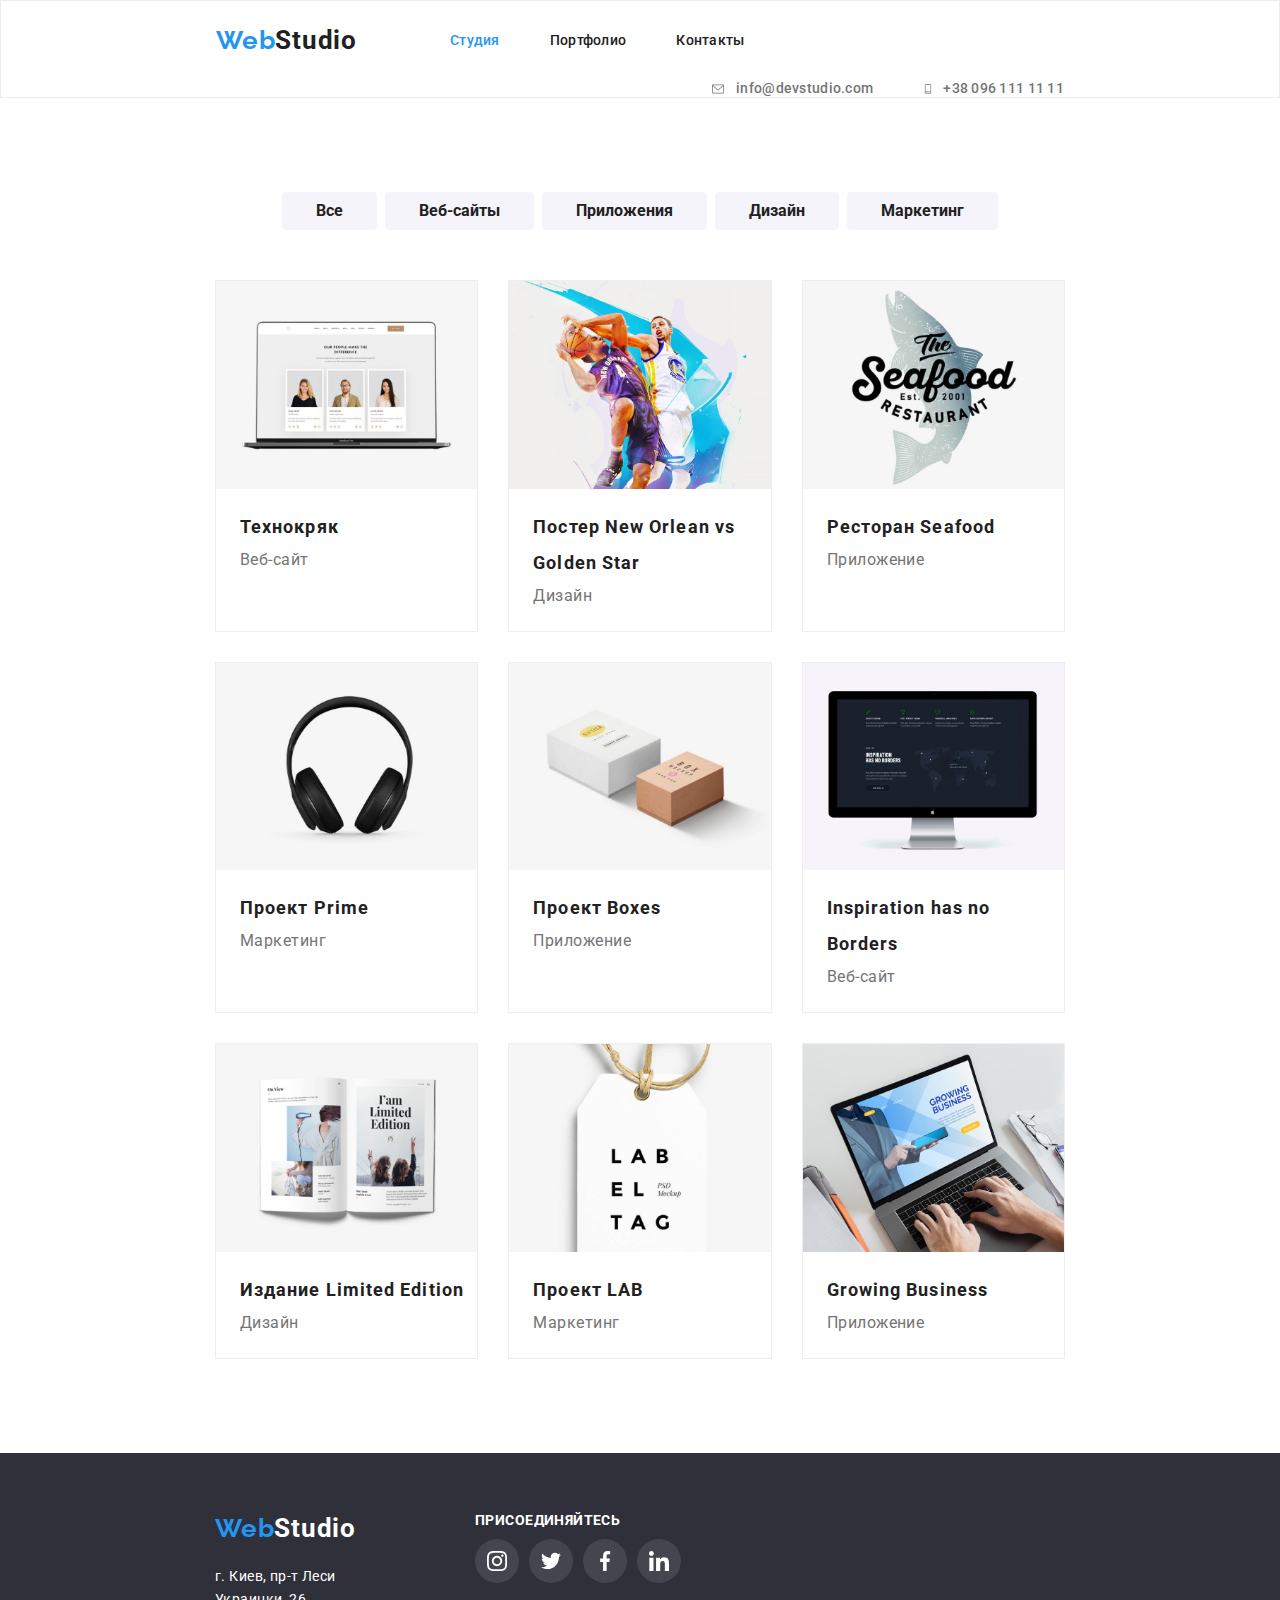
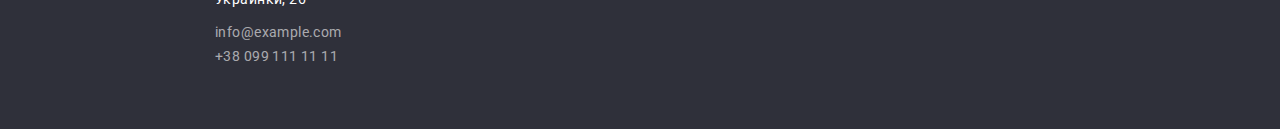
==== commit fc1383b8: "Добавляет класс для header; добавляет отдельную стилизацию для кнопки hero" ====
--- a/portfolio.html
+++ b/portfolio.html
@@ -60,19 +60,19 @@
           <h1 class="visually-hidden">Наши работы</h1>
           <ul class="our-works-filter list">
             <li class="button-item">
-              <button type="button" class="button">Все</button>
-            </li>
-            <li class="button-item">
-              <button type="button" class="button">Веб-сайты</button>
-            </li>
-            <li class="button-item">
-              <button type="button" class="button">Приложения</button>
-            </li>
-            <li class="button-item">
-              <button type="button" class="button">Дизайн</button>
-            </li>
-            <li class="button-item">
-              <button type="button" class="button">Маркетинг</button>
+              <button type="button" class="filter-button">Все</button>
+            </li>
+            <li class="button-item">
+              <button type="button" class="filter-button">Веб-сайты</button>
+            </li>
+            <li class="button-item">
+              <button type="button" class="filter-button">Приложения</button>
+            </li>
+            <li class="button-item">
+              <button type="button" class="filter-button">Дизайн</button>
+            </li>
+            <li class="button-item">
+              <button type="button" class="filter-button">Маркетинг</button>
             </li>
           </ul>
           <ul class="list our-works-set">
--- a/css/styles.css
+++ b/css/styles.css
@@ -31,6 +31,10 @@
   height: auto;
 }
 
+.page-header {
+  border: 1px solid #ececec;
+}
+
 .container {
   max-width: 1600px;
   padding-left: 215px;
@@ -164,30 +168,6 @@
 
 .contacts-header-link:hover .icon-contacts-header {
   fill: var(--accent-color);
-}
-
-.button {
-  padding: 10px 32px;
-  min-width: 73px;
-  min-height: 38px;
-  text-decoration: none;
-  text-align: center;
-  border-color: transparent;
-  border-radius: 4px;
-
-  color: var(--title-text-color);
-  background-color: var(--secondary-bg-color);
-  font-weight: 700;
-  font-size: 16px;
-  line-height: 1.88px;
-}
-
-.button:hover {
-  background-color: var(--accent-color);
-  color: var(--primary-white-color);
-  box-shadow: 0px 3px 1px rgba(0, 0, 0, 0.1), 0px 1px 2px rgba(0, 0, 0, 0.08),
-    0px 2px 2px rgba(0, 0, 0, 0.12);
-  cursor: pointer;
 }
 
 /* Hero */
@@ -230,7 +210,25 @@
   letter-spacing: 0.06em;
   text-transform: uppercase;
 }
-
+.hero-button {
+  padding: 10px 32px;
+  min-width: 200px;
+  min-height: 50px;
+  text-decoration: none;
+  text-align: center;
+  border-color: transparent;
+  border-radius: 4px;
+
+  background-color: var(--accent-color);
+  color: var(--primary-white-color);
+  font-weight: 700;
+  font-size: 16px;
+  line-height: 1.88px;
+}
+
+.hero-button:hover {
+  cursor: pointer;
+}
 .visually-hidden {
   position: absolute;
   width: 1px;
@@ -454,6 +452,31 @@
   justify-content: center;
   margin-bottom: 50px;
 }
+
+.filter-button {
+  padding: 10px 32px;
+  min-width: 73px;
+  min-height: 38px;
+  text-decoration: none;
+  text-align: center;
+  border-color: transparent;
+  border-radius: 4px;
+
+  color: var(--title-text-color);
+  background-color: var(--secondary-bg-color);
+  font-weight: 700;
+  font-size: 16px;
+  line-height: 1.88px;
+}
+
+.filter-button:hover {
+  background-color: var(--accent-color);
+  color: var(--primary-white-color);
+  box-shadow: 0px 3px 1px rgba(0, 0, 0, 0.1), 0px 1px 2px rgba(0, 0, 0, 0.08),
+    0px 2px 2px rgba(0, 0, 0, 0.12);
+  cursor: pointer;
+}
+
 .our-works-filter .button-item + .button-item {
   margin-left: 8px;
 }
